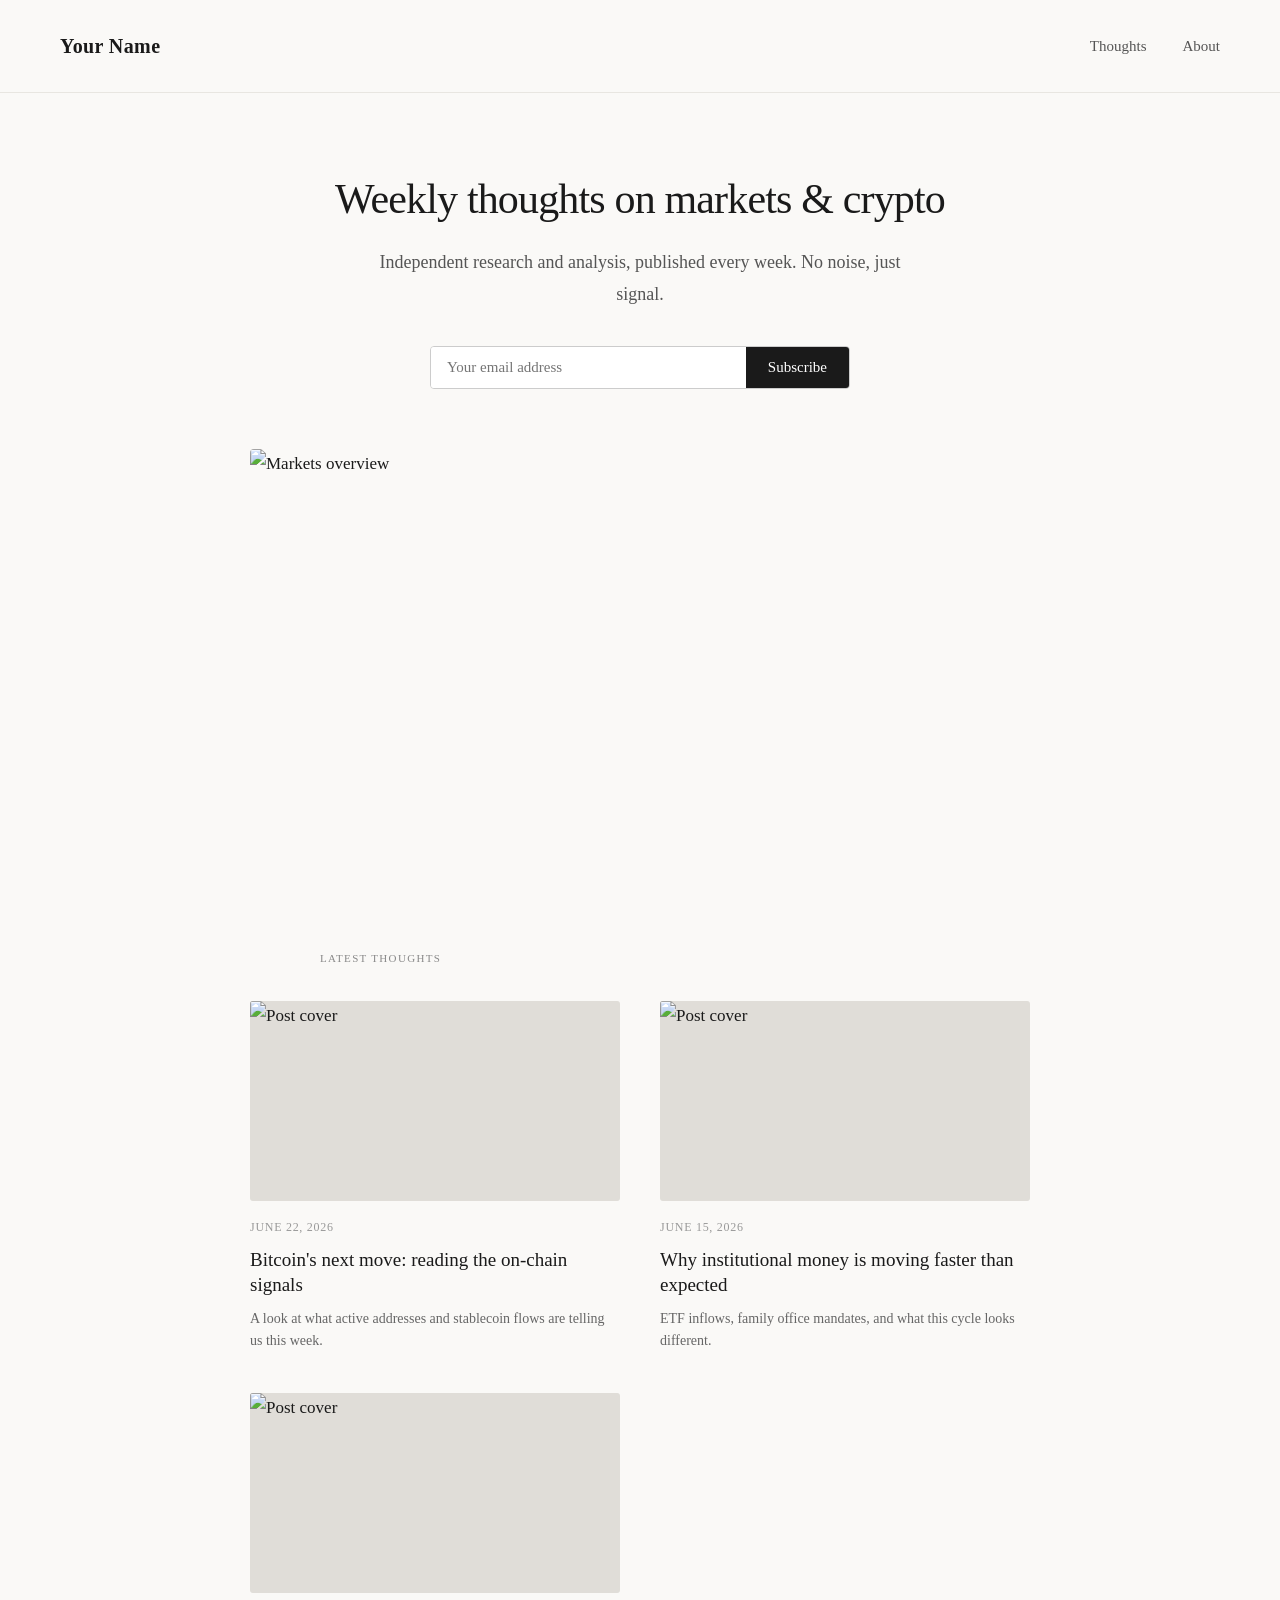
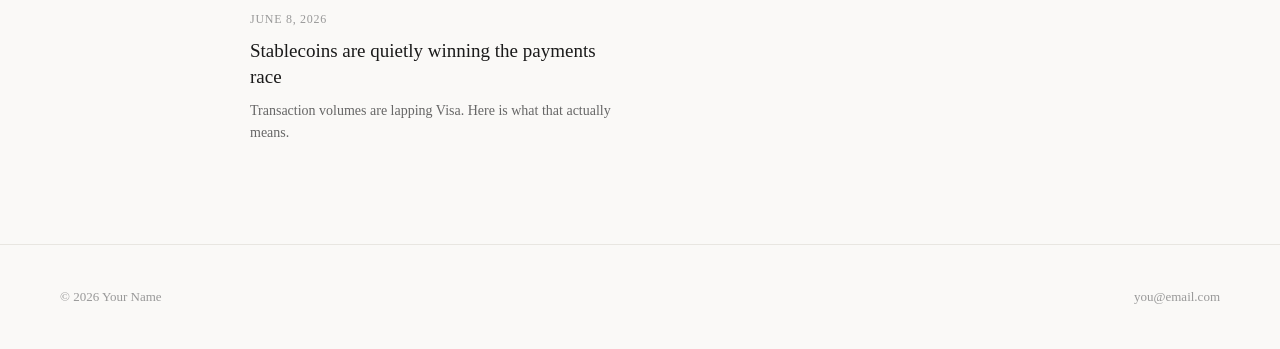
==== index.html @ 3f435f46 "Add files via upload" ====
<!DOCTYPE html>
<html lang="en">
<head>
  <meta charset="UTF-8" />
  <meta name="viewport" content="width=device-width, initial-scale=1.0" />
  <title>Your Name — Market Thoughts</title>
  <link rel="stylesheet" href="style.css" />
</head>
<body>

  <nav>
    <a href="index.html" class="nav-logo">Your Name</a>
    <ul class="nav-links">
      <li><a href="thoughts.html">Thoughts</a></li>
      <li><a href="about.html">About</a></li>
    </ul>
  </nav>

  <section class="hero">
    <h1>Weekly thoughts on markets & crypto</h1>
    <p>Independent research and analysis, published every week. No noise, just signal.</p>
    <form class="subscribe-form" onsubmit="handleSubscribe(event)">
      <input type="email" placeholder="Your email address" required />
      <button type="submit">Subscribe</button>
    </form>
  </section>

  <div class="hero-image">
    <!-- Replace hero.jpg with your own main photo -->
    <img src="images/hero.jpg" alt="Markets overview" />
  </div>

  <div class="section-label">Latest thoughts</div>

  <div class="posts-grid">

    <!-- POST CARD 1 — duplicate this block for each new post -->
    <a href="post-1.html" class="post-card">
      <img src="images/post1.jpg" alt="Post cover" />
      <div class="post-date">JUNE 22, 2026</div>
      <h3>Bitcoin's next move: reading the on-chain signals</h3>
      <p>A look at what active addresses and stablecoin flows are telling us this week.</p>
    </a>

    <!-- POST CARD 2 -->
    <a href="post-2.html" class="post-card">
      <img src="images/post2.jpg" alt="Post cover" />
      <div class="post-date">JUNE 15, 2026</div>
      <h3>Why institutional money is moving faster than expected</h3>
      <p>ETF inflows, family office mandates, and what this cycle looks different.</p>
    </a>

    <!-- POST CARD 3 -->
    <a href="post-3.html" class="post-card">
      <img src="images/post3.jpg" alt="Post cover" />
      <div class="post-date">JUNE 8, 2026</div>
      <h3>Stablecoins are quietly winning the payments race</h3>
      <p>Transaction volumes are lapping Visa. Here is what that actually means.</p>
    </a>

  </div>

  <footer>
    <span>© 2026 Your Name</span>
    <a href="mailto:you@email.com">you@email.com</a>
  </footer>

  <script>
    function handleSubscribe(e) {
      e.preventDefault();
      const input = e.target.querySelector('input');
      alert('Thank you! ' + input.value + ' has been subscribed.');
      input.value = '';
    }
  </script>

</body>
</html>
---- style.css ----
* {
  margin: 0;
  padding: 0;
  box-sizing: border-box;
}

body {
  font-family: 'Georgia', serif;
  background: #faf9f7;
  color: #1a1a1a;
  font-size: 17px;
  line-height: 1.8;
}

a {
  color: inherit;
  text-decoration: none;
}

/* NAV */
nav {
  display: flex;
  justify-content: space-between;
  align-items: center;
  padding: 28px 60px;
  border-bottom: 1px solid #e8e6e1;
  background: #faf9f7;
  position: sticky;
  top: 0;
  z-index: 100;
}

.nav-logo {
  font-size: 20px;
  font-weight: bold;
  letter-spacing: 0.02em;
}

.nav-links {
  display: flex;
  gap: 36px;
  list-style: none;
  font-size: 15px;
  color: #555;
}

.nav-links a:hover {
  color: #1a1a1a;
}

/* HERO */
.hero {
  max-width: 720px;
  margin: 80px auto 60px;
  padding: 0 40px;
  text-align: center;
}

.hero h1 {
  font-size: 42px;
  font-weight: normal;
  line-height: 1.25;
  margin-bottom: 20px;
  letter-spacing: -0.02em;
}

.hero p {
  font-size: 18px;
  color: #555;
  max-width: 540px;
  margin: 0 auto 36px;
}

/* SUBSCRIBE FORM */
.subscribe-form {
  display: flex;
  gap: 0;
  max-width: 420px;
  margin: 0 auto;
  border: 1px solid #ccc;
  border-radius: 4px;
  overflow: hidden;
}

.subscribe-form input {
  flex: 1;
  padding: 12px 16px;
  border: none;
  font-size: 15px;
  background: #fff;
  outline: none;
  font-family: inherit;
}

.subscribe-form button {
  padding: 12px 22px;
  background: #1a1a1a;
  color: #fff;
  border: none;
  font-size: 15px;
  cursor: pointer;
  font-family: inherit;
  white-space: nowrap;
}

.subscribe-form button:hover {
  background: #333;
}

/* HERO IMAGE */
.hero-image {
  max-width: 860px;
  margin: 0 auto 80px;
  padding: 0 40px;
}

.hero-image img {
  width: 100%;
  height: 420px;
  object-fit: cover;
  display: block;
  border-radius: 4px;
}

/* SECTION LABEL */
.section-label {
  max-width: 720px;
  margin: 0 auto 32px;
  padding: 0 40px;
  font-size: 11px;
  letter-spacing: 0.12em;
  text-transform: uppercase;
  color: #888;
}

/* POSTS GRID */
.posts-grid {
  max-width: 860px;
  margin: 0 auto 100px;
  padding: 0 40px;
  display: grid;
  grid-template-columns: repeat(auto-fit, minmax(260px, 1fr));
  gap: 40px;
}

.post-card {
  display: block;
  cursor: pointer;
}

.post-card img {
  width: 100%;
  height: 200px;
  object-fit: cover;
  display: block;
  border-radius: 3px;
  margin-bottom: 16px;
  background: #e0ddd8;
}

.post-card .post-date {
  font-size: 12px;
  color: #999;
  letter-spacing: 0.06em;
  margin-bottom: 8px;
}

.post-card h3 {
  font-size: 19px;
  font-weight: normal;
  line-height: 1.35;
  margin-bottom: 10px;
}

.post-card p {
  font-size: 14px;
  color: #666;
  line-height: 1.6;
}

.post-card:hover h3 {
  text-decoration: underline;
}

/* SINGLE POST */
.post-container {
  max-width: 680px;
  margin: 60px auto 100px;
  padding: 0 40px;
}

.post-header {
  margin-bottom: 40px;
}

.post-header .post-date {
  font-size: 12px;
  color: #999;
  letter-spacing: 0.06em;
  margin-bottom: 14px;
}

.post-header h1 {
  font-size: 36px;
  font-weight: normal;
  line-height: 1.25;
  letter-spacing: -0.02em;
  margin-bottom: 20px;
}

.post-header .post-intro {
  font-size: 19px;
  color: #444;
  line-height: 1.7;
  margin-bottom: 28px;
}

.post-cover {
  width: 100%;
  height: 400px;
  object-fit: cover;
  display: block;
  border-radius: 4px;
  margin-bottom: 48px;
  background: #e0ddd8;
}

/* POST BODY */
.post-body h2 {
  font-size: 24px;
  font-weight: normal;
  margin: 40px 0 16px;
  letter-spacing: -0.01em;
}

.post-body p {
  margin-bottom: 22px;
  color: #222;
}

.post-body blockquote {
  border-left: 3px solid #ccc;
  margin: 32px 0;
  padding: 4px 24px;
  color: #555;
  font-style: italic;
  font-size: 19px;
  line-height: 1.6;
}

/* DOWNLOAD BUTTON */
.download-btn {
  display: inline-flex;
  align-items: center;
  gap: 8px;
  margin: 40px 0;
  padding: 13px 28px;
  background: #1a1a1a;
  color: #fff;
  border-radius: 3px;
  font-size: 15px;
  cursor: pointer;
  border: none;
  font-family: inherit;
  text-decoration: none;
}

.download-btn:hover {
  background: #333;
}

/* AUTHOR BOX */
.author-box {
  display: flex;
  gap: 24px;
  align-items: flex-start;
  margin: 60px 0 0;
  padding: 32px 0;
  border-top: 1px solid #e8e6e1;
}

.author-box img {
  width: 72px;
  height: 72px;
  border-radius: 50%;
  object-fit: cover;
  flex-shrink: 0;
  background: #ddd;
}

.author-info h4 {
  font-size: 16px;
  font-weight: bold;
  margin-bottom: 4px;
}

.author-info .author-title {
  font-size: 13px;
  color: #888;
  margin-bottom: 10px;
}

.author-info p {
  font-size: 14px;
  color: #555;
  line-height: 1.6;
}

/* THOUGHTS LIST PAGE */
.thoughts-list {
  max-width: 680px;
  margin: 60px auto 100px;
  padding: 0 40px;
}

.thoughts-list h1 {
  font-size: 36px;
  font-weight: normal;
  margin-bottom: 12px;
  letter-spacing: -0.02em;
}

.thoughts-list .page-intro {
  font-size: 17px;
  color: #666;
  margin-bottom: 56px;
}

.thought-item {
  display: flex;
  gap: 28px;
  align-items: flex-start;
  padding: 28px 0;
  border-bottom: 1px solid #e8e6e1;
  text-decoration: none;
  color: inherit;
}

.thought-item:hover h3 {
  text-decoration: underline;
}

.thought-item img {
  width: 120px;
  height: 80px;
  object-fit: cover;
  border-radius: 3px;
  flex-shrink: 0;
  background: #e0ddd8;
}

.thought-item-text .post-date {
  font-size: 12px;
  color: #999;
  letter-spacing: 0.06em;
  margin-bottom: 6px;
}

.thought-item-text h3 {
  font-size: 20px;
  font-weight: normal;
  line-height: 1.3;
  margin-bottom: 8px;
}

.thought-item-text p {
  font-size: 14px;
  color: #666;
  line-height: 1.6;
}

/* ABOUT PAGE */
.about-container {
  max-width: 680px;
  margin: 60px auto 100px;
  padding: 0 40px;
}

.about-header {
  display: flex;
  gap: 32px;
  align-items: flex-start;
  margin-bottom: 48px;
}

.about-header img {
  width: 120px;
  height: 120px;
  border-radius: 50%;
  object-fit: cover;
  flex-shrink: 0;
  background: #ddd;
}

.about-header h1 {
  font-size: 36px;
  font-weight: normal;
  margin-bottom: 8px;
  letter-spacing: -0.02em;
}

.about-header .about-tagline {
  font-size: 16px;
  color: #666;
}

.about-body h2 {
  font-size: 22px;
  font-weight: normal;
  margin: 36px 0 14px;
}

.about-body p {
  margin-bottom: 20px;
  color: #333;
}

/* FOOTER */
footer {
  border-top: 1px solid #e8e6e1;
  padding: 40px 60px;
  display: flex;
  justify-content: space-between;
  align-items: center;
  font-size: 13px;
  color: #999;
}

footer a {
  color: #999;
}

footer a:hover {
  color: #333;
}

/* RESPONSIVE */
@media (max-width: 640px) {
  nav {
    padding: 20px 24px;
  }

  .nav-links {
    gap: 20px;
  }

  .hero {
    padding: 0 24px;
    margin: 48px auto 40px;
  }

  .hero h1 {
    font-size: 30px;
  }

  .hero-image,
  .posts-grid,
  .post-container,
  .thoughts-list,
  .about-container {
    padding: 0 24px;
  }

  .author-box {
    flex-direction: column;
  }

  .about-header {
    flex-direction: column;
  }

  .thought-item img {
    display: none;
  }

  footer {
    padding: 28px 24px;
    flex-direction: column;
    gap: 8px;
    text-align: center;
  }
}
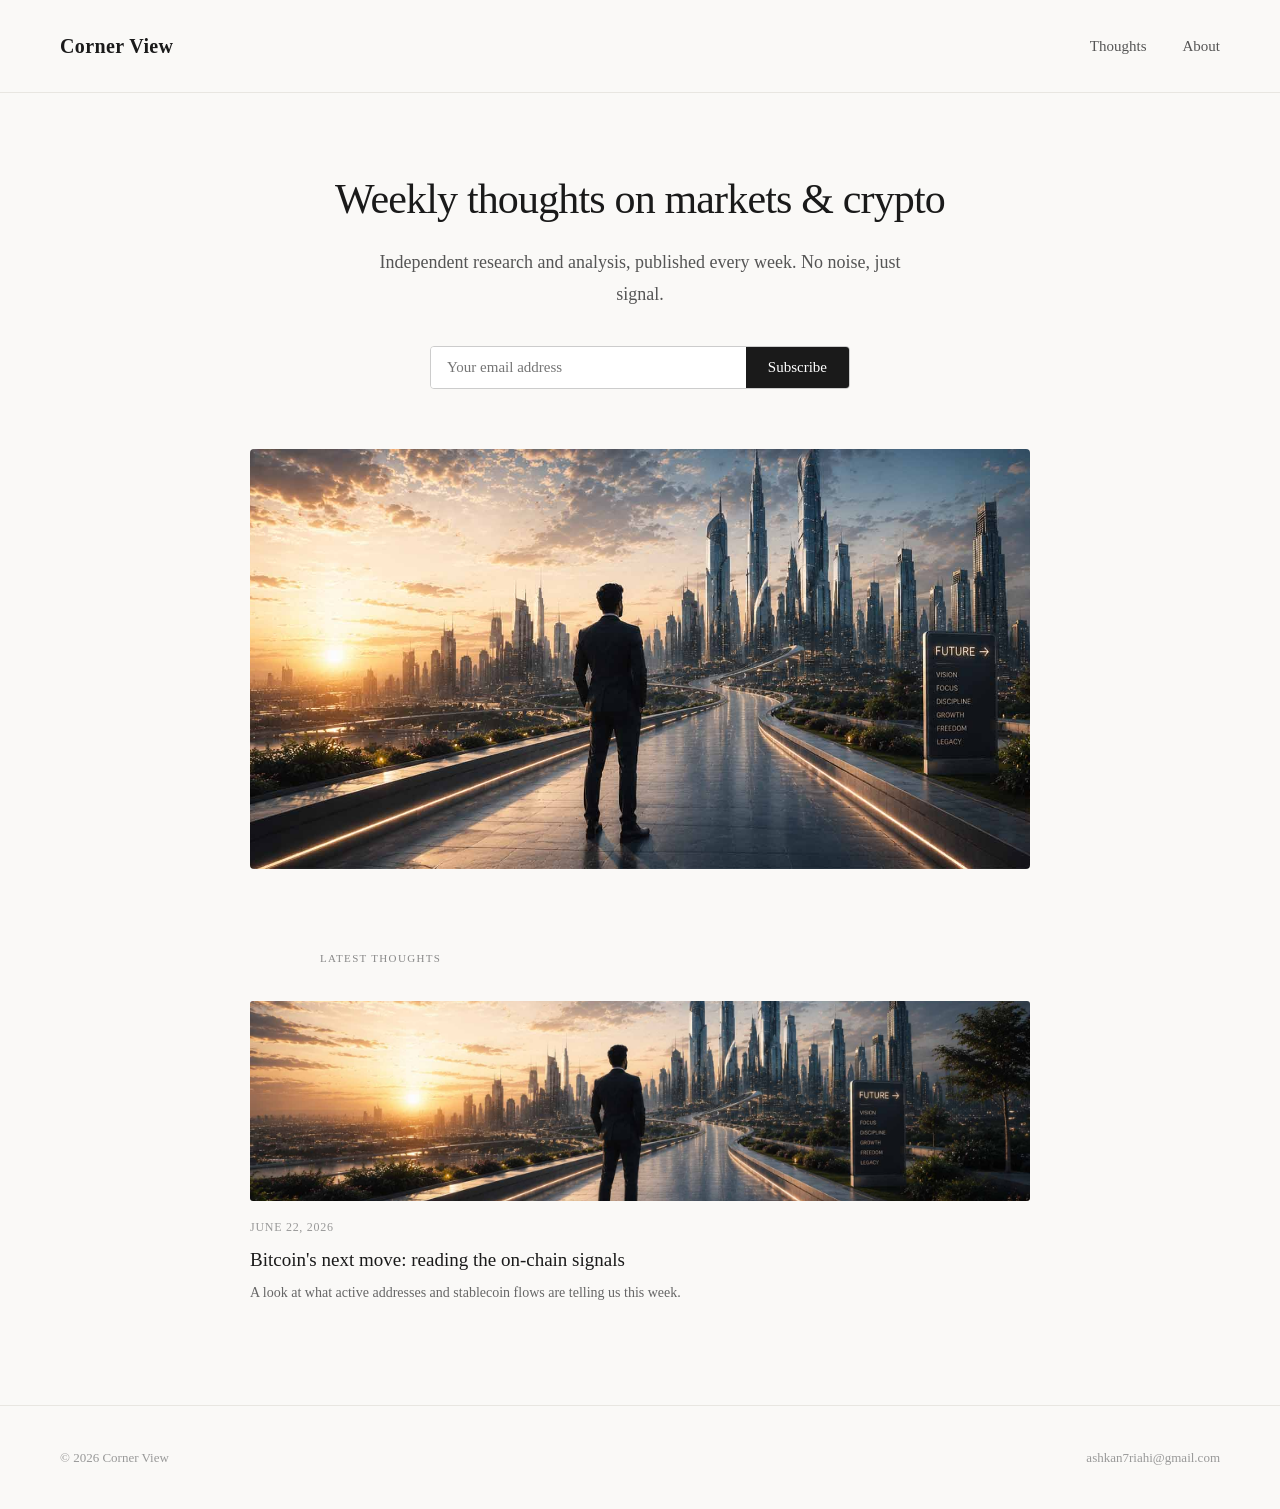
==== commit 90b3a0e9: "Add files via upload" ====
--- a/index.html
+++ b/index.html
@@ -3,13 +3,13 @@
 <head>
   <meta charset="UTF-8" />
   <meta name="viewport" content="width=device-width, initial-scale=1.0" />
-  <title>Your Name — Market Thoughts</title>
+  <title>Corner View</title>
   <link rel="stylesheet" href="style.css" />
 </head>
 <body>
 
   <nav>
-    <a href="index.html" class="nav-logo">Your Name</a>
+    <a href="index.html" class="nav-logo">Corner View</a>
     <ul class="nav-links">
       <li><a href="thoughts.html">Thoughts</a></li>
       <li><a href="about.html">About</a></li>
@@ -26,43 +26,25 @@
   </section>
 
   <div class="hero-image">
-    <!-- Replace hero.jpg with your own main photo -->
-    <img src="images/hero.jpg" alt="Markets overview" />
+    <img src="hero.jpg" alt="Markets overview" />
   </div>
 
   <div class="section-label">Latest thoughts</div>
 
   <div class="posts-grid">
 
-    <!-- POST CARD 1 — duplicate this block for each new post -->
     <a href="post-1.html" class="post-card">
-      <img src="images/post1.jpg" alt="Post cover" />
+      <img src="hero.jpg" alt="Post cover" />
       <div class="post-date">JUNE 22, 2026</div>
       <h3>Bitcoin's next move: reading the on-chain signals</h3>
       <p>A look at what active addresses and stablecoin flows are telling us this week.</p>
     </a>
 
-    <!-- POST CARD 2 -->
-    <a href="post-2.html" class="post-card">
-      <img src="images/post2.jpg" alt="Post cover" />
-      <div class="post-date">JUNE 15, 2026</div>
-      <h3>Why institutional money is moving faster than expected</h3>
-      <p>ETF inflows, family office mandates, and what this cycle looks different.</p>
-    </a>
-
-    <!-- POST CARD 3 -->
-    <a href="post-3.html" class="post-card">
-      <img src="images/post3.jpg" alt="Post cover" />
-      <div class="post-date">JUNE 8, 2026</div>
-      <h3>Stablecoins are quietly winning the payments race</h3>
-      <p>Transaction volumes are lapping Visa. Here is what that actually means.</p>
-    </a>
-
   </div>
 
   <footer>
-    <span>© 2026 Your Name</span>
-    <a href="mailto:you@email.com">you@email.com</a>
+    <span>© 2026 Corner View</span>
+    <a href="mailto:ashkan7riahi@gmail.com">ashkan7riahi@gmail.com</a>
   </footer>
 
   <script>
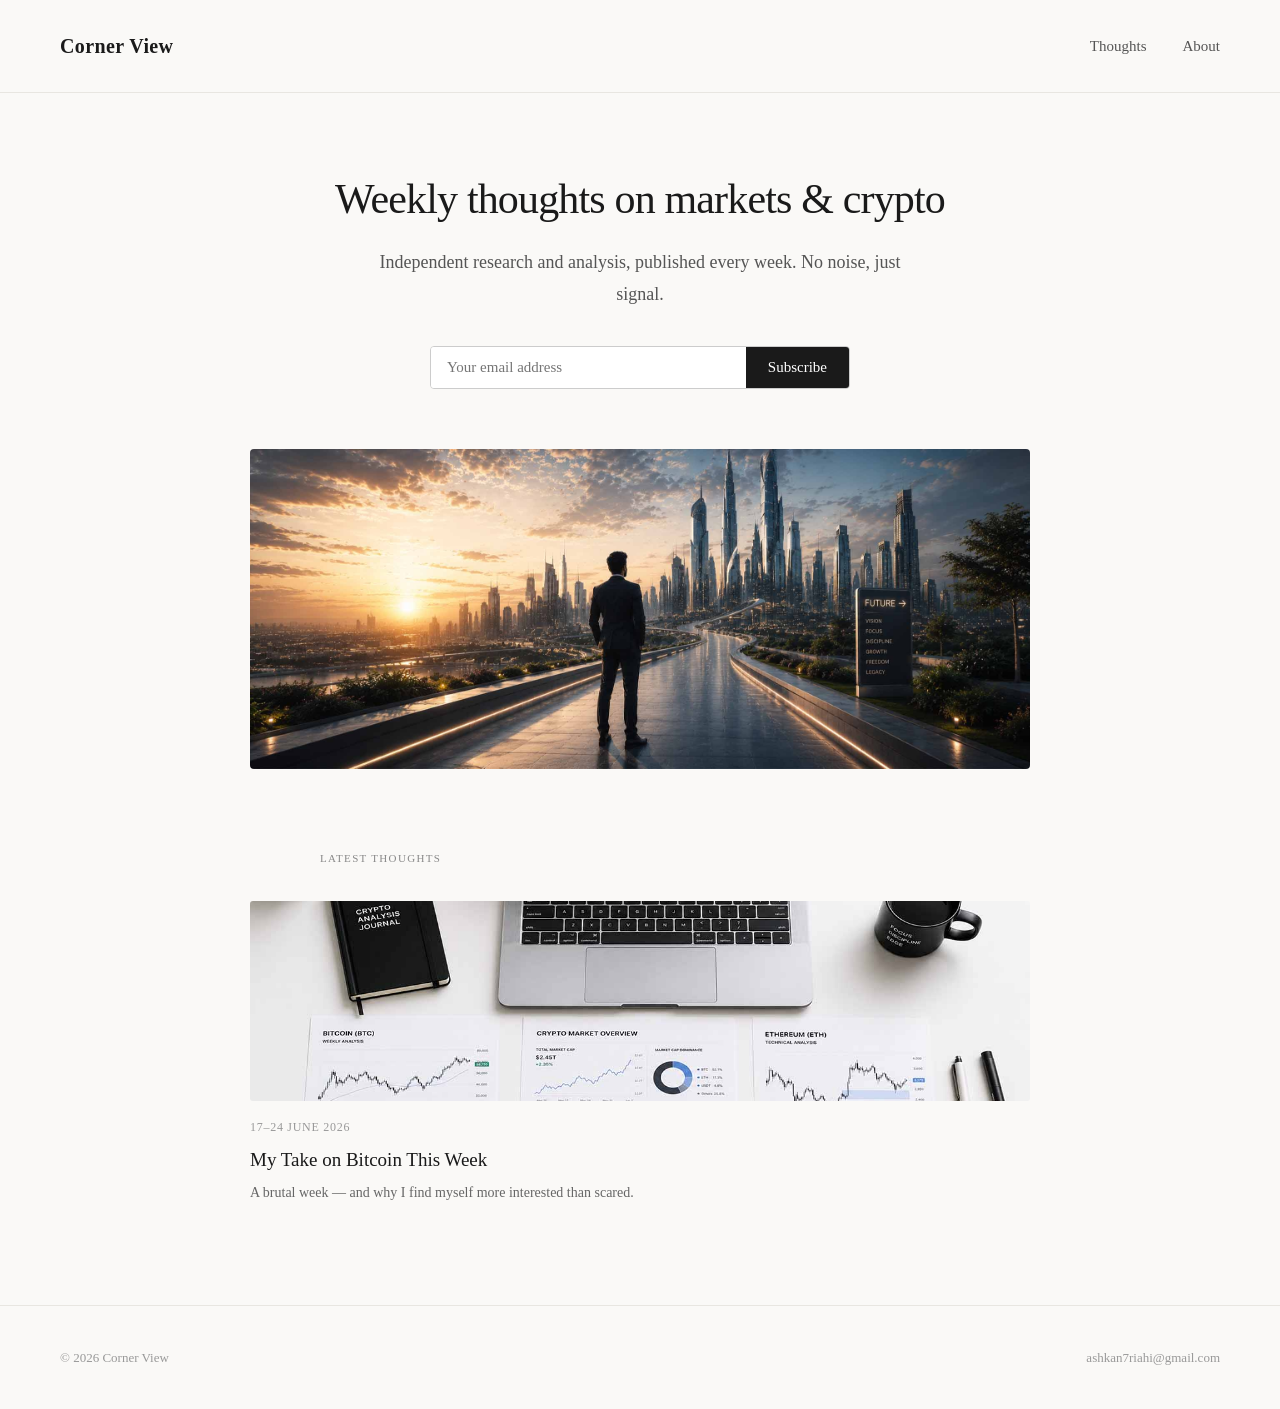
==== commit 6a95dea0: "Add files via upload" ====
--- a/index.html
+++ b/index.html
@@ -34,10 +34,10 @@
   <div class="posts-grid">
 
     <a href="post-1.html" class="post-card">
-      <img src="hero.jpg" alt="Post cover" />
-      <div class="post-date">JUNE 22, 2026</div>
-      <h3>Bitcoin's next move: reading the on-chain signals</h3>
-      <p>A look at what active addresses and stablecoin flows are telling us this week.</p>
+      <img src="post1.jpg" alt="Bitcoin Weekly" />
+      <div class="post-date">17–24 JUNE 2026</div>
+      <h3>My Take on Bitcoin This Week</h3>
+      <p>A brutal week — and why I find myself more interested than scared.</p>
     </a>
 
   </div>
--- a/style.css
+++ b/style.css
@@ -116,8 +116,9 @@
 
 .hero-image img {
   width: 100%;
-  height: 420px;
-  object-fit: cover;
+  height: 320px;
+  object-fit: cover;
+  object-position: center top;
   display: block;
   border-radius: 4px;
 }
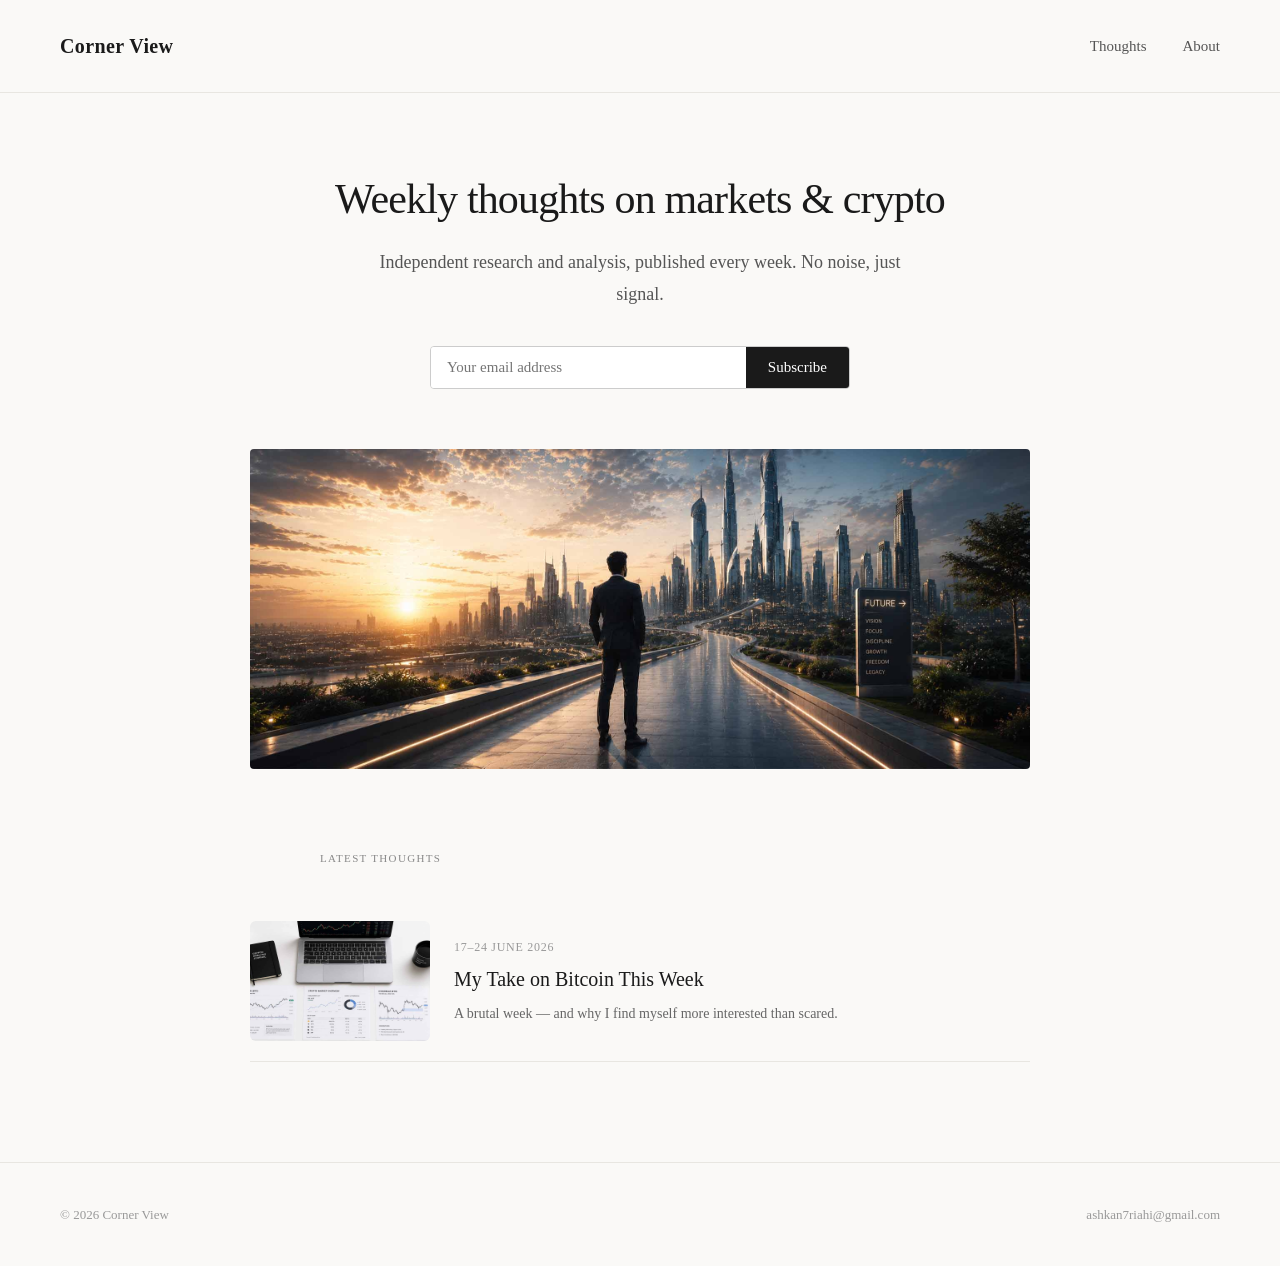
==== commit be61aca0: "Add files via upload" ====
--- a/index.html
+++ b/index.html
@@ -35,9 +35,11 @@
 
     <a href="post-1.html" class="post-card">
       <img src="post1.jpg" alt="Bitcoin Weekly" />
-      <div class="post-date">17–24 JUNE 2026</div>
-      <h3>My Take on Bitcoin This Week</h3>
-      <p>A brutal week — and why I find myself more interested than scared.</p>
+      <div class="post-card-text">
+        <div class="post-date">17–24 JUNE 2026</div>
+        <h3>My Take on Bitcoin This Week</h3>
+        <p>A brutal week — and why I find myself more interested than scared.</p>
+      </div>
     </a>
 
   </div>
--- a/style.css
+++ b/style.css
@@ -139,24 +139,33 @@
   max-width: 860px;
   margin: 0 auto 100px;
   padding: 0 40px;
-  display: grid;
-  grid-template-columns: repeat(auto-fit, minmax(260px, 1fr));
-  gap: 40px;
+  display: flex;
+  flex-direction: column;
+  gap: 24px;
 }
 
 .post-card {
+  display: flex;
+  gap: 24px;
+  align-items: center;
+  cursor: pointer;
+  padding: 20px 0;
+  border-bottom: 1px solid #e8e6e1;
+}
+
+.post-card img {
+  width: 180px;
+  height: 120px;
+  object-fit: cover;
+  object-position: center;
   display: block;
-  cursor: pointer;
-}
-
-.post-card img {
-  width: 100%;
-  height: 200px;
-  object-fit: cover;
-  display: block;
-  border-radius: 3px;
-  margin-bottom: 16px;
+  border-radius: 6px;
+  flex-shrink: 0;
   background: #e0ddd8;
+}
+
+.post-card-text {
+  flex: 1;
 }
 
 .post-card .post-date {
@@ -167,7 +176,7 @@
 }
 
 .post-card h3 {
-  font-size: 19px;
+  font-size: 20px;
   font-weight: normal;
   line-height: 1.35;
   margin-bottom: 10px;
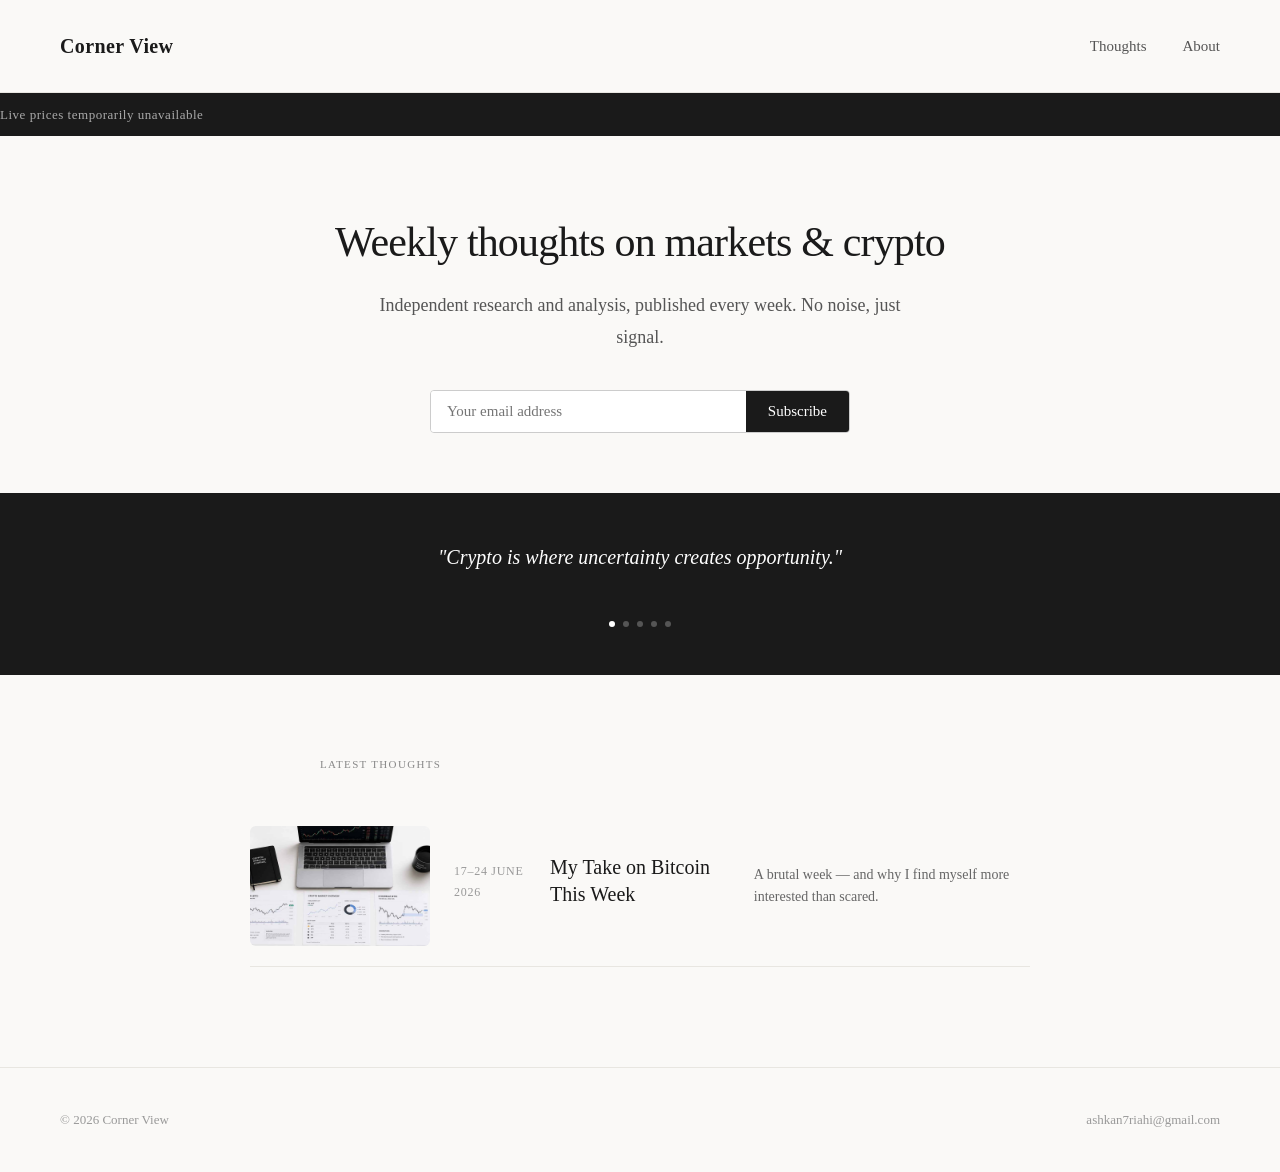
==== commit ef6c8ce8: "Add files via upload" ====
--- a/index.html
+++ b/index.html
@@ -5,6 +5,110 @@
   <meta name="viewport" content="width=device-width, initial-scale=1.0" />
   <title>Corner View</title>
   <link rel="stylesheet" href="style.css" />
+  <style>
+    /* TICKER */
+    .ticker-bar {
+      background: #1a1a1a;
+      color: #fff;
+      padding: 10px 0;
+      overflow: hidden;
+      font-size: 13px;
+      letter-spacing: 0.04em;
+    }
+
+    .ticker-track {
+      display: flex;
+      gap: 60px;
+      animation: ticker-scroll 30s linear infinite;
+      white-space: nowrap;
+    }
+
+    .ticker-track:hover {
+      animation-play-state: paused;
+    }
+
+    .ticker-item {
+      display: inline-flex;
+      align-items: center;
+      gap: 8px;
+    }
+
+    .ticker-item .name {
+      color: #aaa;
+    }
+
+    .ticker-item .price {
+      color: #fff;
+      font-weight: bold;
+    }
+
+    .ticker-item .change.up {
+      color: #4caf50;
+    }
+
+    .ticker-item .change.down {
+      color: #f44336;
+    }
+
+    @keyframes ticker-scroll {
+      0% { transform: translateX(0); }
+      100% { transform: translateX(-50%); }
+    }
+
+    /* QUOTE ROTATOR */
+    .quote-section {
+      background: #1a1a1a;
+      padding: 48px 40px;
+      text-align: center;
+      margin-bottom: 80px;
+    }
+
+    .quote-rotator {
+      max-width: 680px;
+      margin: 0 auto;
+      position: relative;
+      min-height: 60px;
+    }
+
+    .quote-slide {
+      position: absolute;
+      top: 0;
+      left: 0;
+      right: 0;
+      opacity: 0;
+      transition: opacity 0.8s ease;
+      font-size: 20px;
+      color: #fff;
+      font-style: italic;
+      line-height: 1.6;
+      font-family: 'Georgia', serif;
+    }
+
+    .quote-slide.active {
+      opacity: 1;
+      position: relative;
+    }
+
+    .quote-dots {
+      display: flex;
+      justify-content: center;
+      gap: 8px;
+      margin-top: 20px;
+    }
+
+    .quote-dot {
+      width: 6px;
+      height: 6px;
+      border-radius: 50%;
+      background: #555;
+      cursor: pointer;
+      transition: background 0.3s;
+    }
+
+    .quote-dot.active {
+      background: #fff;
+    }
+  </style>
 </head>
 <body>
 
@@ -15,6 +119,13 @@
       <li><a href="about.html">About</a></li>
     </ul>
   </nav>
+
+  <!-- TICKER -->
+  <div class="ticker-bar">
+    <div class="ticker-track" id="tickerTrack">
+      <!-- filled by JS -->
+    </div>
+  </div>
 
   <section class="hero">
     <h1>Weekly thoughts on markets & crypto</h1>
@@ -25,23 +136,27 @@
     </form>
   </section>
 
-  <div class="hero-image">
-    <img src="hero.jpg" alt="Markets overview" />
+  <!-- QUOTE ROTATOR -->
+  <div class="quote-section">
+    <div class="quote-rotator" id="quoteRotator">
+      <div class="quote-slide active">"Crypto is where uncertainty creates opportunity."</div>
+      <div class="quote-slide">"Focus is the skill that separates traders from spectators."</div>
+      <div class="quote-slide">"Patience turns noise into opportunity."</div>
+      <div class="quote-slide">"Big profits are usually built in the long run, not found overnight."</div>
+      <div class="quote-slide">"Trading isn't hard to learn; mastering patience is the real challenge."</div>
+    </div>
+    <div class="quote-dots" id="quoteDots"></div>
   </div>
 
   <div class="section-label">Latest thoughts</div>
 
   <div class="posts-grid">
-
     <a href="post-1.html" class="post-card">
       <img src="post1.jpg" alt="Bitcoin Weekly" />
-      <div class="post-card-text">
-        <div class="post-date">17–24 JUNE 2026</div>
-        <h3>My Take on Bitcoin This Week</h3>
-        <p>A brutal week — and why I find myself more interested than scared.</p>
-      </div>
+      <div class="post-date">17–24 JUNE 2026</div>
+      <h3>My Take on Bitcoin This Week</h3>
+      <p>A brutal week — and why I find myself more interested than scared.</p>
     </a>
-
   </div>
 
   <footer>
@@ -50,12 +165,74 @@
   </footer>
 
   <script>
+    // SUBSCRIBE
     function handleSubscribe(e) {
       e.preventDefault();
       const input = e.target.querySelector('input');
       alert('Thank you! ' + input.value + ' has been subscribed.');
       input.value = '';
     }
+
+    // TICKER
+    const coins = ['BTC', 'ETH', 'SOL', 'BNB', 'XRP'];
+    async function fetchPrices() {
+      try {
+        const ids = 'bitcoin,ethereum,solana,binancecoin,ripple';
+        const res = await fetch(`https://api.coingecko.com/api/v3/simple/price?ids=${ids}&vs_currencies=usd&include_24hr_change=true`);
+        const data = await res.json();
+        const map = {
+          BTC: data.bitcoin,
+          ETH: data.ethereum,
+          SOL: data.solana,
+          BNB: data.binancecoin,
+          XRP: data.ripple
+        };
+        let html = '';
+        for (let i = 0; i < 2; i++) {
+          for (const [symbol, info] of Object.entries(map)) {
+            if (!info) continue;
+            const change = info.usd_24h_change?.toFixed(2);
+            const dir = change >= 0 ? 'up' : 'down';
+            const arrow = change >= 0 ? '▲' : '▼';
+            html += `<span class="ticker-item">
+              <span class="name">${symbol}</span>
+              <span class="price">$${info.usd.toLocaleString()}</span>
+              <span class="change ${dir}">${arrow} ${Math.abs(change)}%</span>
+            </span>`;
+          }
+        }
+        document.getElementById('tickerTrack').innerHTML = html;
+      } catch (e) {
+        document.getElementById('tickerTrack').innerHTML =
+          '<span class="ticker-item"><span class="name">Live prices temporarily unavailable</span></span>';
+      }
+    }
+    fetchPrices();
+    setInterval(fetchPrices, 60000);
+
+    // QUOTE ROTATOR
+    const slides = document.querySelectorAll('.quote-slide');
+    const dotsContainer = document.getElementById('quoteDots');
+    let current = 0;
+
+    slides.forEach((_, i) => {
+      const dot = document.createElement('div');
+      dot.className = 'quote-dot' + (i === 0 ? ' active' : '');
+      dot.onclick = () => goTo(i);
+      dotsContainer.appendChild(dot);
+    });
+
+    function goTo(n) {
+      slides[current].classList.remove('active');
+      dotsContainer.children[current].classList.remove('active');
+      current = n;
+      slides[current].classList.add('active');
+      dotsContainer.children[current].classList.add('active');
+    }
+
+    setInterval(() => {
+      goTo((current + 1) % slides.length);
+    }, 4000);
   </script>
 
 </body>
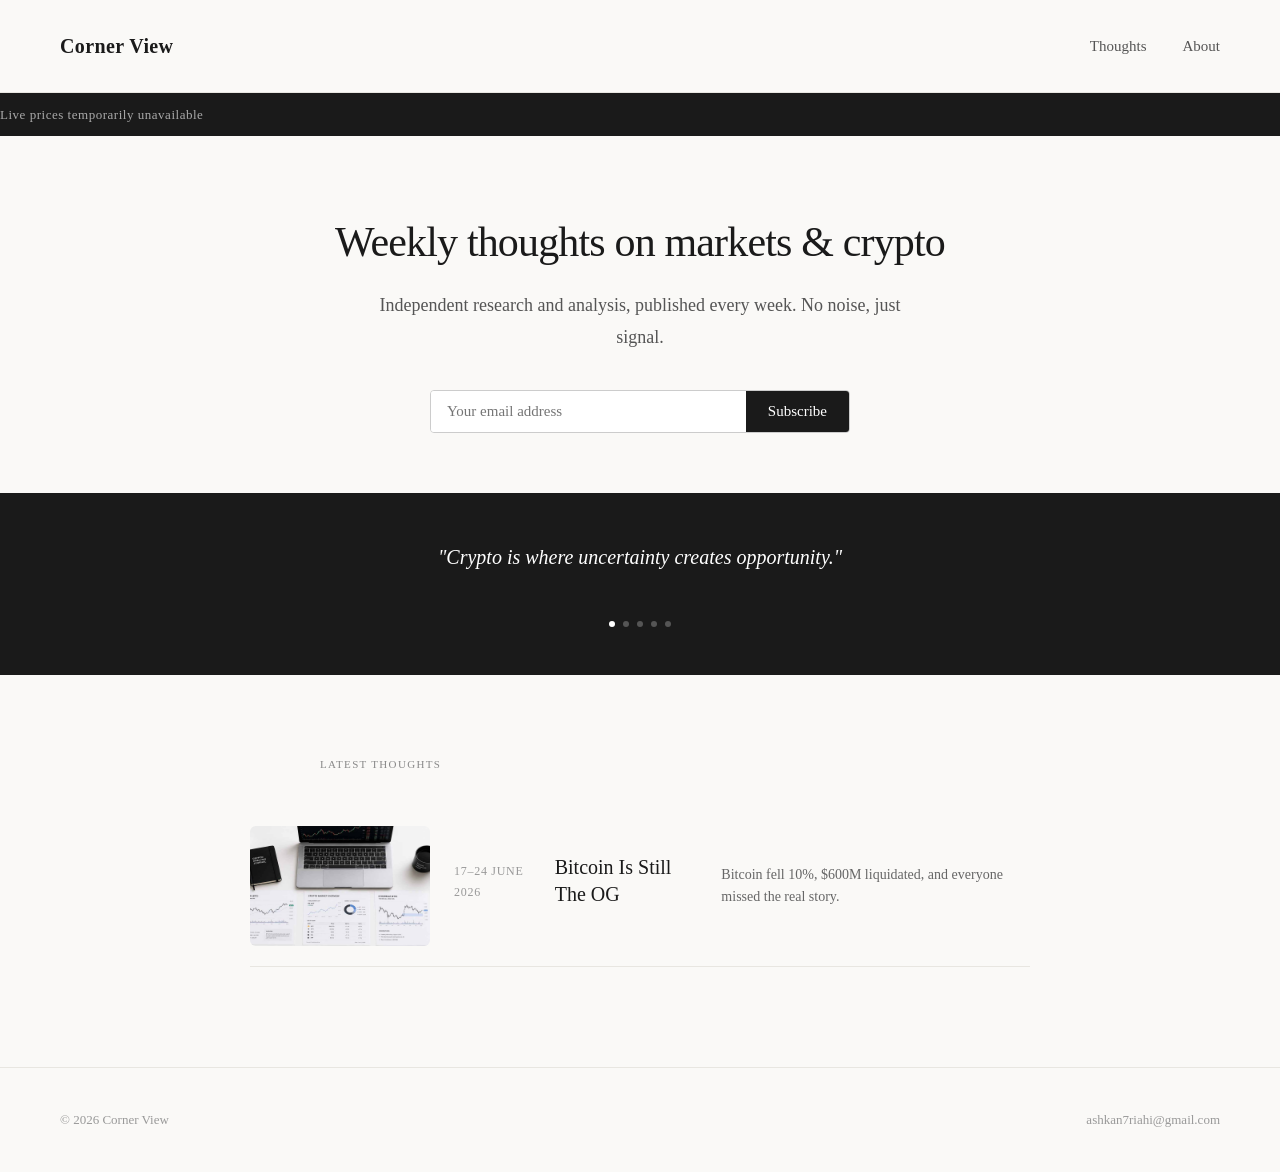
==== commit e20240bf: "Add files via upload" ====
--- a/index.html
+++ b/index.html
@@ -154,8 +154,8 @@
     <a href="post-1.html" class="post-card">
       <img src="post1.jpg" alt="Bitcoin Weekly" />
       <div class="post-date">17–24 JUNE 2026</div>
-      <h3>My Take on Bitcoin This Week</h3>
-      <p>A brutal week — and why I find myself more interested than scared.</p>
+      <h3>Bitcoin Is Still The OG</h3>
+      <p>Bitcoin fell 10%, $600M liquidated, and everyone missed the real story.</p>
     </a>
   </div>
 
